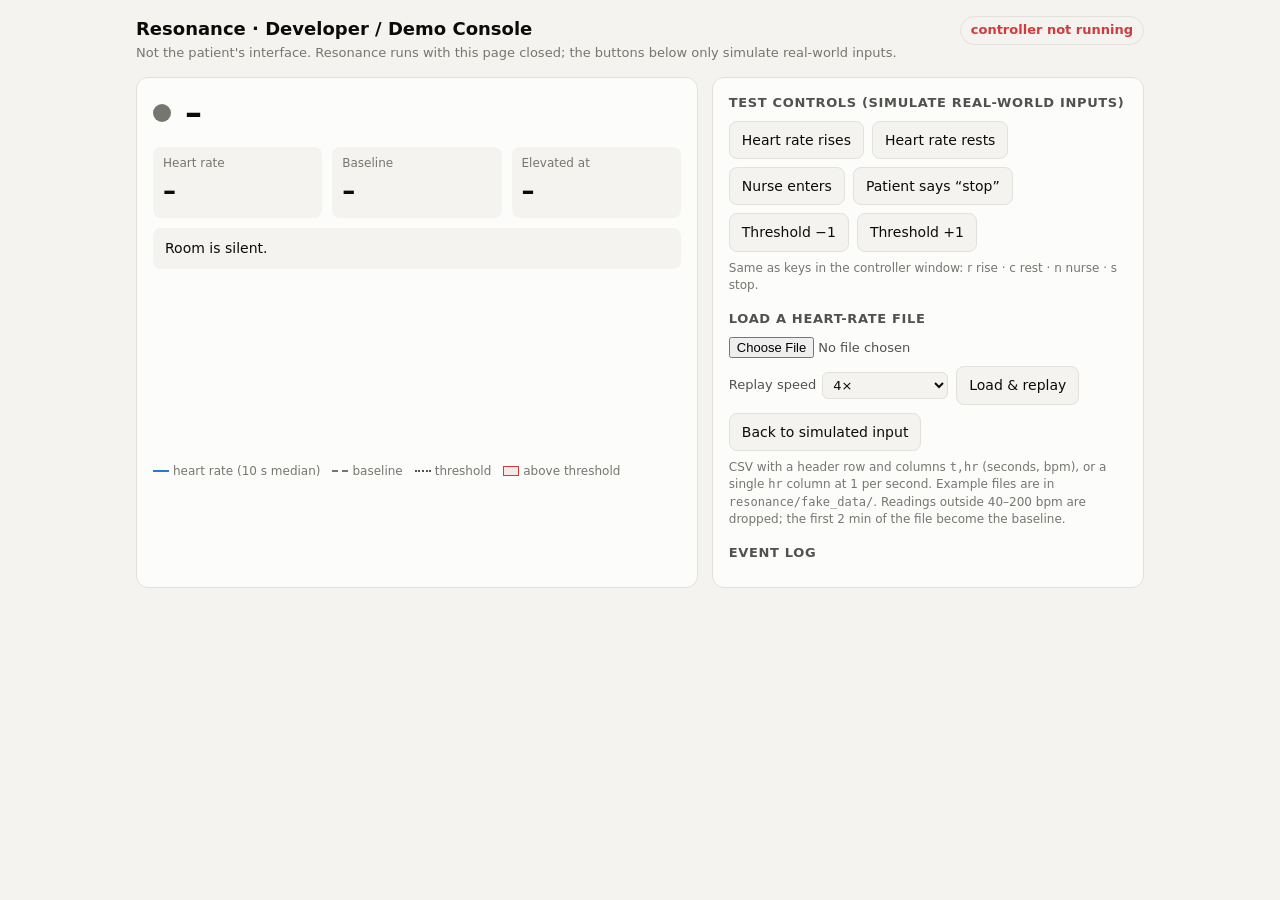
==== resonance/console.html @ 578d60d5 "Play only Music-Mouv Spotify songs, through the Spotify app Builds a Spotify library from the Music-" ====
<!doctype html>
<html lang="en">
<head>
<meta charset="utf-8">
<meta name="viewport" content="width=device-width, initial-scale=1">
<title>Resonance Demo Console</title>
<style>
:root {
  color-scheme: light;
  --bg: #f4f3f0; --card: #fcfcfb; --border: #e2e1dc;
  --ink: #0b0b0b; --ink-2: #52514e; --muted: #77756f;
  --series: #2a78d6; --ref: #77756f;
  --rest: #0ca30c; --elev: #d03b3b; --nurse: #6250d6; --stop: #52514e;
  --band: rgba(208, 59, 59, 0.10); --sim: rgba(250, 178, 25, 0.18); --sim-border: #fab219;
}
@media (prefers-color-scheme: dark) {
  :root:not([data-theme="light"]) {
    color-scheme: dark;
    --bg: #121211; --card: #1a1a19; --border: #2f2f2c;
    --ink: #f0efec; --ink-2: #c3c2b7; --muted: #94938b;
    --series: #3987e5; --ref: #94938b; --nurse: #9085e9; --stop: #c3c2b7;
    --band: rgba(230, 103, 103, 0.14); --sim: rgba(250, 178, 25, 0.14);
  }
}
:root[data-theme="dark"] {
  color-scheme: dark;
  --bg: #121211; --card: #1a1a19; --border: #2f2f2c;
  --ink: #f0efec; --ink-2: #c3c2b7; --muted: #94938b;
  --series: #3987e5; --ref: #94938b; --nurse: #9085e9; --stop: #c3c2b7;
  --band: rgba(230, 103, 103, 0.14); --sim: rgba(250, 178, 25, 0.14);
}
* { box-sizing: border-box; }
body { margin: 0; background: var(--bg); color: var(--ink); font: 15px/1.45 system-ui, -apple-system, "Segoe UI", Roboto, sans-serif; }
.wrap { max-width: 1040px; margin: 0 auto; padding: 16px; }
header { display: flex; justify-content: space-between; gap: 12px; align-items: flex-start; flex-wrap: wrap; margin-bottom: 14px; }
h1 { margin: 0; font-size: 18px; }
.disclaimer { margin: 2px 0 0; color: var(--muted); font-size: 13px; }
.badge { font-size: 12px; font-weight: 600; padding: 4px 10px; border-radius: 999px; border: 1px solid var(--border); }
.badge.sim { background: var(--sim); border-color: var(--sim-border); }
.grid { display: grid; grid-template-columns: minmax(0, 1.3fr) minmax(0, 1fr); gap: 14px; }
@media (max-width: 820px) { .grid { grid-template-columns: minmax(0, 1fr); } }
.card { background: var(--card); border: 1px solid var(--border); border-radius: 12px; padding: 16px; min-width: 0; }
.room { display: flex; align-items: center; gap: 14px; }
.dot { width: 18px; height: 18px; border-radius: 50%; flex: none; background: var(--muted); }
.roomName { font-size: 34px; font-weight: 700; line-height: 1.1; }
.roomSub { color: var(--ink-2); font-size: 14px; }
.nums { display: grid; grid-template-columns: repeat(3, minmax(0, 1fr)); gap: 10px; margin: 16px 0 10px; }
.nums div { background: var(--bg); border-radius: 8px; padding: 8px 10px; }
.nums .k { font-size: 12px; color: var(--muted); display: block; }
.nums .v { font-size: 26px; font-weight: 650; font-variant-numeric: tabular-nums; }
.playing { padding: 10px 12px; border-radius: 8px; background: var(--bg); font-size: 14px; }
.playing b { font-size: 15px; }
canvas { width: 100%; height: 170px; display: block; margin-top: 12px; }
.legend { display: flex; gap: 12px; flex-wrap: wrap; font-size: 12px; color: var(--muted); margin-top: 4px; }
.sw { display: inline-block; width: 16px; vertical-align: middle; margin-right: 4px; }
.sw.l { border-top: 2px solid var(--series); } .sw.b { border-top: 2px dashed var(--ref); } .sw.t { border-top: 2px dotted var(--ink-2); }
.sw.e { height: 10px; background: var(--band); border: 1px solid var(--elev); }
h2 { font-size: 13px; margin: 0 0 8px; color: var(--ink-2); text-transform: uppercase; letter-spacing: .05em; }
.controls { display: flex; flex-wrap: wrap; gap: 8px; }
button { font: inherit; font-size: 14px; color: var(--ink); background: var(--bg); border: 1px solid var(--border); border-radius: 8px; padding: 8px 12px; cursor: pointer; }
button:hover { border-color: var(--muted); }
button.on { background: var(--sim); border-color: var(--sim-border); }
.hint { font-size: 12px; color: var(--muted); margin: 8px 0 0; }
.log { list-style: none; margin: 0; padding: 0; max-height: 420px; overflow: auto; font-size: 13px; }
.log li { padding: 6px 0; border-bottom: 1px solid var(--border); }
.log time { color: var(--muted); font-variant-numeric: tabular-nums; margin-right: 6px; }
.offline { color: var(--elev); font-size: 13px; }
.upload { display: flex; flex-wrap: wrap; gap: 8px; align-items: center; }
.upload input[type=file] { font: inherit; font-size: 13px; color: var(--ink-2); max-width: 100%; }
.spd { font-size: 13px; color: var(--ink-2); display: inline-flex; gap: 6px; align-items: center; }
select { font: inherit; font-size: 13px; color: var(--ink); background: var(--bg); border: 1px solid var(--border); border-radius: 6px; padding: 4px 6px; }
code { font-size: 12px; }
.err { color: var(--elev); font-size: 13px; }
.spotify { margin-top: 8px; font-size: 13px; color: var(--ink-2); display: flex; flex-wrap: wrap; gap: 8px; align-items: center; }
.btnlink { font-size: 13px; color: var(--ink); background: var(--bg); border: 1px solid var(--border); border-radius: 8px; padding: 5px 10px; text-decoration: none; }
.btnlink:hover { border-color: var(--muted); }
</style>
</head>
<body>
<div class="wrap">
  <header>
    <div>
      <h1>Resonance · Developer / Demo Console</h1>
      <p class="disclaimer">Not the patient's interface. Resonance runs with this page closed; the buttons below only simulate real-world inputs.</p>
    </div>
    <span id="input" class="badge">connecting…</span>
  </header>

  <div class="grid">
    <section class="card">
      <div class="room" role="status" aria-live="polite">
        <span id="dot" class="dot"></span>
        <div>
          <div id="room" class="roomName">–</div>
          <div id="roomSub" class="roomSub"></div>
        </div>
      </div>
      <div class="nums">
        <div><span class="k">Heart rate</span><span id="hr" class="v">–</span></div>
        <div><span class="k">Baseline</span><span id="base" class="v">–</span></div>
        <div><span class="k">Elevated at</span><span id="thr" class="v">–</span></div>
      </div>
      <div class="playing" id="playing">Room is silent.</div>
      <div id="spotify" class="spotify" hidden>
        <span id="spState"></span>
        <a id="spConnect" class="btnlink" href="/spotify/login" hidden>Connect Spotify</a>
        <div id="spError" class="err"></div>
      </div>
      <canvas id="chart" aria-label="Heart rate, last 5 minutes"></canvas>
      <div class="legend"><span><i class="sw l"></i>heart rate (10 s median)</span><span><i class="sw b"></i>baseline</span><span><i class="sw t"></i>threshold</span><span><i class="sw e"></i>above threshold</span></div>
    </section>

    <section class="card">
      <h2>Test controls (simulate real-world inputs)</h2>
      <div class="controls">
        <button data-a="rise" class="simOnly">Heart rate rises</button>
        <button data-a="rest" class="simOnly">Heart rate rests</button>
        <button data-a="nurse" id="nurseBtn">Nurse enters</button>
        <button data-a="stop" id="stopBtn">Patient says “stop”</button>
        <button id="thrDown">Threshold −1</button>
        <button id="thrUp">Threshold +1</button>
      </div>
      <p class="hint">Same as keys in the controller window: r rise · c rest · n nurse · s stop.</p>

      <h2 style="margin-top:16px">Load a heart-rate file</h2>
      <div class="upload">
        <input id="file" type="file" accept=".csv,text/csv" aria-label="Heart-rate CSV file">
        <label class="spd">Replay speed
          <select id="speed"><option value="1">1× (real time)</option><option value="4" selected>4×</option><option value="10">10×</option></select>
        </label>
        <button id="uploadBtn">Load &amp; replay</button>
        <button id="simBtn">Back to simulated input</button>
      </div>
      <p class="hint">CSV with a header row and columns <code>t,hr</code> (seconds, bpm), or a single <code>hr</code> column at 1 per second. Example files are in <code>resonance/fake_data/</code>. Readings outside 40–200 bpm are dropped; the first 2 min of the file become the baseline.</p>
      <p id="uploadMsg" class="hint" role="status"></p>
      <h2 style="margin-top:16px">Event log</h2>
      <ul id="log" class="log"></ul>
    </section>
  </div>
</div>
<script>
const $ = (id) => document.getElementById(id);
const css = (n) => getComputedStyle(document.documentElement).getPropertyValue(n).trim();
const COLORS = { Resting: "--rest", Elevated: "--elev", "Nurse present": "--nurse", Stopped: "--stop", "Learning baseline": "--muted" };
let last = null;

async function send(action) {
  await fetch("/input", { method: "POST", headers: { "Content-Type": "application/json" }, body: JSON.stringify({ action }) });
  poll();
}
document.querySelectorAll("button[data-a]").forEach((b) => b.onclick = () => send(b.dataset.a));
$("uploadBtn").onclick = async () => {
  const f = $("file").files[0], msg = $("uploadMsg");
  if (!f) { msg.textContent = "Choose a CSV file first."; msg.className = "hint err"; return; }
  if (f.size > 5e6) { msg.textContent = "File is larger than 5 MB."; msg.className = "hint err"; return; }
  msg.textContent = "Loading…"; msg.className = "hint";
  const r = await fetch("/upload", { method: "POST", headers: { "Content-Type": "application/json" },
    body: JSON.stringify({ name: f.name, text: await f.text(), speed: +$("speed").value }) });
  const info = await r.json();
  if (!r.ok) { msg.textContent = `Not loaded: ${info.error}`; msg.className = "hint err"; return; }
  msg.textContent = `Loaded ${f.name}: ${info.seconds} s of heart rate` +
    (info.dropped ? `, ${info.dropped} rows dropped (outside 40–200 bpm or not numbers)` : "") +
    (info.gap_seconds_skipped ? `, ${info.gap_seconds_skipped} s of long gaps skipped` : "") + ".";
  msg.className = "hint";
  poll();
};
$("simBtn").onclick = () => { $("uploadMsg").textContent = ""; send("source:sim"); };
$("thrDown").onclick = () => last && send(`threshold:${last.threshold - 1}`);
$("thrUp").onclick = () => last && send(`threshold:${last.threshold + 1}`);

const fmt = (s) => `${Math.floor(s / 60)}:${String(s % 60).padStart(2, "0")}`;
function esc(s) { return String(s ?? "").replace(/[&<>"']/g, (c) => ({ "&": "&amp;", "<": "&lt;", ">": "&gt;", '"': "&quot;", "'": "&#39;" })[c]); }

function render(s) {
  last = s;
  const rp = s.replay;
  $("input").textContent = rp
    ? `${s.input} · ${rp.done ? "replay ended" : `${fmt(rp.t)} / ${fmt(rp.n)} at ${rp.speed}×`}`
    : s.input;
  $("input").className = "badge" + (s.simulated ? " sim" : "");
  document.querySelectorAll(".simOnly").forEach((b) => b.hidden = !s.interactive);
  $("room").textContent = s.room;
  $("dot").style.background = css(COLORS[s.room] || "--muted");
  const d = s.hr != null && s.baseline != null ? s.hr - s.baseline : null;
  $("roomSub").textContent = s.room === "Learning baseline"
    ? `Learning resting baseline: ${s.baseline_progress} / ${s.baseline_needed} s`
    : d == null ? "" : `${d >= 0 ? "+" : ""}${d.toFixed(1)} bpm vs baseline${s.silent_pause_s ? ` · silent pause ${s.silent_pause_s} s` : ""}`;
  $("hr").textContent = s.hr == null ? "–" : `${Math.round(s.hr)}`;
  $("base").textContent = s.baseline == null ? "–" : `${Math.round(s.baseline)}`;
  $("thr").textContent = s.baseline == null ? `+${s.threshold}` : `${Math.round(s.baseline + s.threshold)}`;
  const p = s.now_playing;
  $("playing").innerHTML = p
    ? `♪ <b>${esc(p.title)}</b> · ${esc(p.artist)}<br><span style="color:var(--muted)">${esc(p.why)} · ${esc(p.detail)} · approved calm list · via ${esc(p.source)}</span>`
    : "Room is silent.";
  const sp = s.spotify, box = $("spotify");
  box.hidden = !sp;
  if (sp) {
    const state = !sp.configured ? "not set up: add a Client ID to resonance/spotify_config.json (see README)"
      : !sp.connected ? "not connected" : `connected${sp.device ? ` · playing on ${sp.device}` : " · keep the Spotify app open"}`;
    $("spState").textContent = `Spotify: ${state}`;
    $("spConnect").hidden = !sp.configured || sp.connected;
    $("spError").textContent = sp.error || "";
  }
  $("nurseBtn").textContent = s.room === "Nurse present" ? "Nurse leaves" : "Nurse enters";
  $("nurseBtn").classList.toggle("on", s.room === "Nurse present");
  $("stopBtn").textContent = s.room === "Stopped" ? "Patient resumes" : "Patient says “stop”";
  $("stopBtn").classList.toggle("on", s.room === "Stopped");
  $("log").innerHTML = s.events.map((e) => `<li><time>${e.time}</time>${esc(e.msg)}</li>`).join("");
  draw(s);
}

function draw(s) {
  const c = $("chart"), w = c.clientWidth, h = c.clientHeight, dpr = devicePixelRatio || 1;
  c.width = w * dpr; c.height = h * dpr;
  const ctx = c.getContext("2d"); ctx.scale(dpr, dpr); ctx.clearRect(0, 0, w, h);
  const v = s.history; if (!v.length) return;
  const base = s.baseline ?? v[0], thr = base + s.threshold;
  const lo = Math.min(base - 8, ...v), hi = Math.max(thr + 8, ...v);
  const pad = { l: 30, r: 6, t: 6, b: 6 }, n = 300;
  const x = (i) => pad.l + (i + (n - v.length)) / (n - 1) * (w - pad.l - pad.r);
  const y = (val) => pad.t + (1 - (val - lo) / (hi - lo)) * (h - pad.t - pad.b);
  ctx.font = "11px system-ui"; ctx.fillStyle = css("--muted"); ctx.strokeStyle = css("--border"); ctx.lineWidth = 1;
  for (let g = Math.ceil(lo / 10) * 10; g <= hi; g += 10) { ctx.beginPath(); ctx.moveTo(pad.l, y(g)); ctx.lineTo(w - pad.r, y(g)); ctx.stroke(); ctx.fillText(g, 2, y(g) + 4); }
  if (s.baseline != null) {
    ctx.fillStyle = css("--band"); ctx.fillRect(pad.l, pad.t, w - pad.l - pad.r, y(thr) - pad.t);
    ctx.setLineDash([6, 4]); ctx.strokeStyle = css("--ref"); ctx.lineWidth = 1.5;
    ctx.beginPath(); ctx.moveTo(pad.l, y(base)); ctx.lineTo(w - pad.r, y(base)); ctx.stroke();
    ctx.setLineDash([2, 3]); ctx.strokeStyle = css("--ink-2");
    ctx.beginPath(); ctx.moveTo(pad.l, y(thr)); ctx.lineTo(w - pad.r, y(thr)); ctx.stroke(); ctx.setLineDash([]);
  }
  ctx.strokeStyle = css("--series"); ctx.lineWidth = 2; ctx.lineJoin = "round"; ctx.beginPath();
  v.forEach((val, i) => i ? ctx.lineTo(x(i), y(val)) : ctx.moveTo(x(i), y(val))); ctx.stroke();
}

async function poll() {
  try { render(await (await fetch("/state", { cache: "no-store" })).json()); }
  catch { $("input").textContent = "controller not running"; $("input").className = "badge offline"; }
}
poll(); setInterval(poll, 700);
addEventListener("resize", () => last && draw(last));
</script>
</body>
</html>
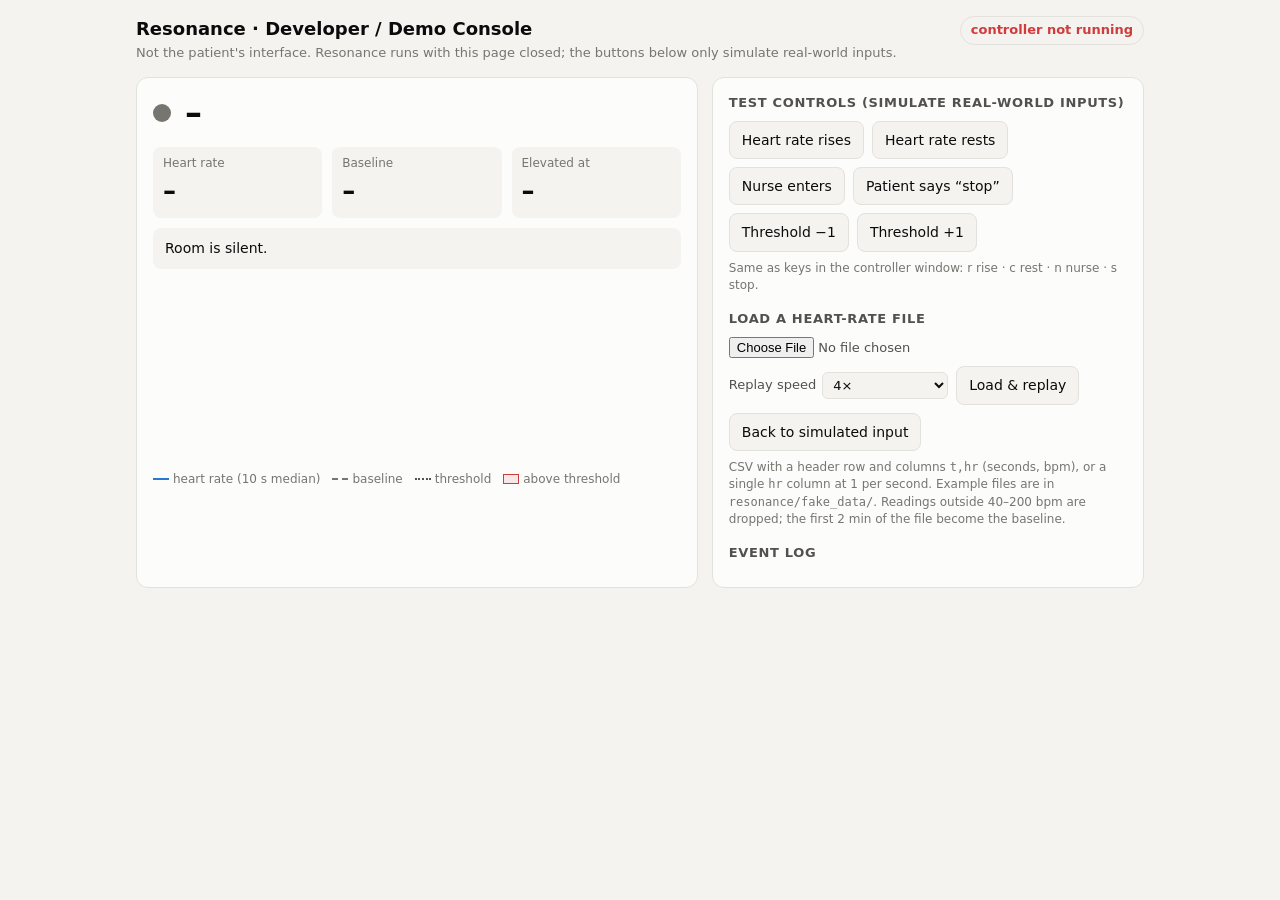
==== commit f897f413: "Merge Josh's adaptive layer and keep Spotify-only playback Merges codex/adaptive-controller-adapter." ====
--- a/resonance/console.html
+++ b/resonance/console.html
@@ -101,6 +101,7 @@
         <div><span class="k">Elevated at</span><span id="thr" class="v">–</span></div>
       </div>
       <div class="playing" id="playing">Room is silent.</div>
+      <div id="adaptive" class="spotify" hidden></div>
       <div id="spotify" class="spotify" hidden>
         <span id="spState"></span>
         <a id="spConnect" class="btnlink" href="/spotify/login" hidden>Connect Spotify</a>
@@ -192,6 +193,17 @@
   $("playing").innerHTML = p
     ? `♪ <b>${esc(p.title)}</b> · ${esc(p.artist)}<br><span style="color:var(--muted)">${esc(p.why)} · ${esc(p.detail)} · approved calm list · via ${esc(p.source)}</span>`
     : "Room is silent.";
+  const ad = s.adaptive, adBox = $("adaptive");
+  adBox.hidden = !(s.learning_enabled && ad && !ad.external);
+  if (!adBox.hidden) {
+    const WAIT = { ready: "ready to choose", waiting_for_controller: "waiting for an elevated moment",
+      pre_existing_trend: "waiting for heart rate to steady", source_command_settling_period: "settling after a simulated input change",
+      incomplete_pre_window: "collecting 30 s of heart rate", contaminated_pre_window: "waiting for 30 quiet seconds" };
+    const last = ad.last_observation;
+    const reward = last && last.updated ? ` · last response score ${last.reward >= 0 ? "+" : ""}${last.reward.toFixed(2)}` : "";
+    adBox.textContent = ad.error ? `Adaptive layer paused: ${ad.error}` : ad.updating ? "Adaptive layer: updating…"
+      : `Adaptive layer (Josh, simulation): ${ad.updates ?? 0} response${ad.updates === 1 ? "" : "s"} learned${reward} · ${WAIT[ad.waiting_reason] || ad.waiting_reason || ""}`;
+  }
   const sp = s.spotify, box = $("spotify");
   box.hidden = !sp;
   if (sp) {
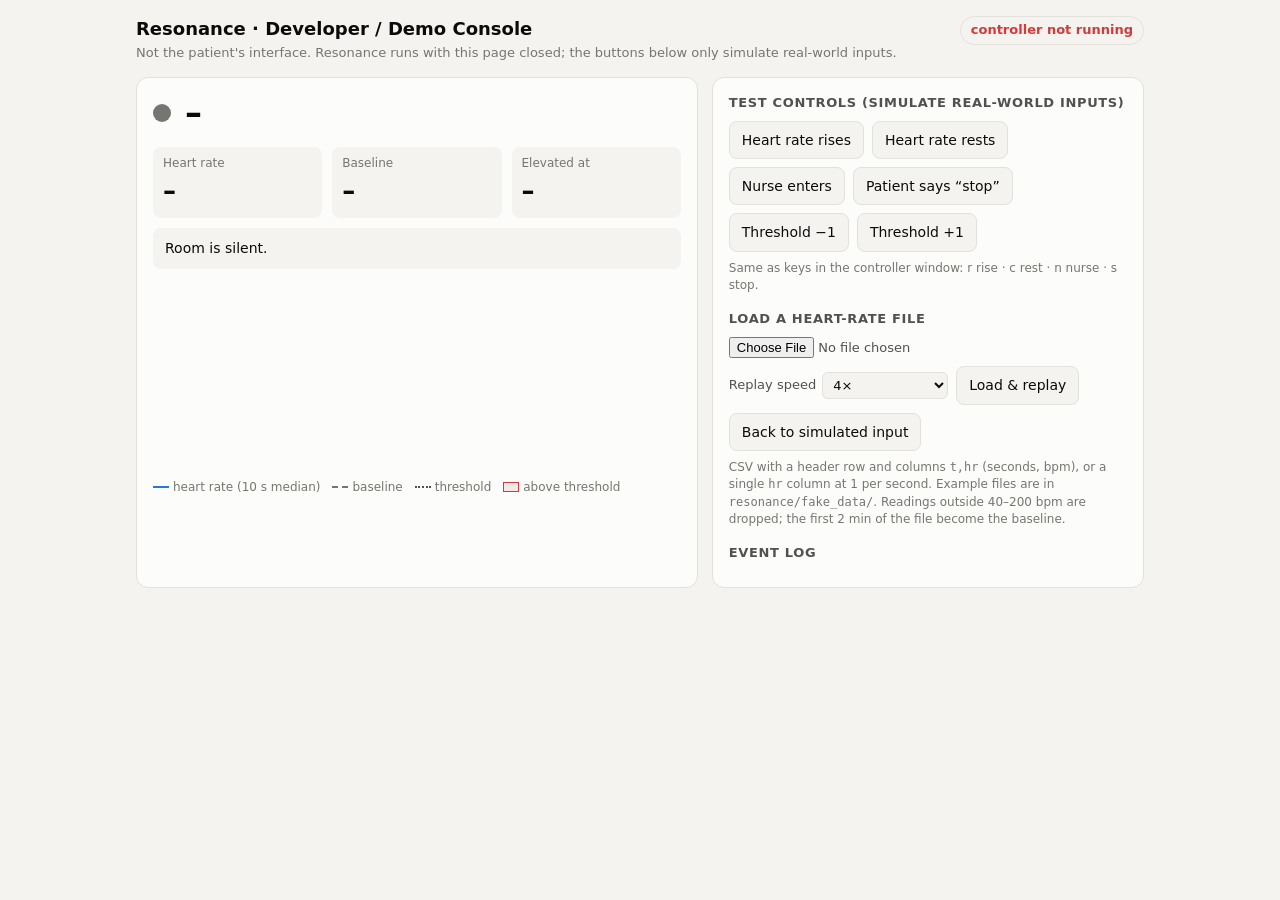
==== commit 2a8ad0ce: "Connect live Garmin heart rate to the controller and console garmin_source.py bridges Josh's Bluetoo" ====
--- a/resonance/console.html
+++ b/resonance/console.html
@@ -101,6 +101,7 @@
         <div><span class="k">Elevated at</span><span id="thr" class="v">–</span></div>
       </div>
       <div class="playing" id="playing">Room is silent.</div>
+      <div id="live" class="spotify" hidden></div>
       <div id="adaptive" class="spotify" hidden></div>
       <div id="spotify" class="spotify" hidden>
         <span id="spState"></span>
@@ -193,6 +194,19 @@
   $("playing").innerHTML = p
     ? `♪ <b>${esc(p.title)}</b> · ${esc(p.artist)}<br><span style="color:var(--muted)">${esc(p.why)} · ${esc(p.detail)} · approved calm list · via ${esc(p.source)}</span>`
     : "Room is silent.";
+  const lv = s.live, lvBox = $("live");
+  lvBox.hidden = !lv;
+  if (lv) {
+    const STATE = { starting: "starting", scanning: "looking for the watch", not_found: "no watch found: start Broadcast Heart Rate on the watch",
+      choose: "several sensors found: start with --source garmin:DEVICE_ID", connected: `connected to ${lv.device}`,
+      reconnecting: "connection lost, reconnecting", error: `Bluetooth problem: ${lv.error}` };
+    const age = lv.last_reading_age_s;
+    const fresh = lv.state === "connected" && age != null
+      ? (age <= 3 ? ` · last reading ${age.toFixed(0)} s ago` : " · no fresh reading (music paused until it returns)") : "";
+    const contact = lv.sensor_contact === false ? " · watch reports no skin contact" : "";
+    lvBox.textContent = `Garmin: ${STATE[lv.state] || lv.state}${fresh}${contact}`;
+    lvBox.className = "spotify" + (lv.state === "connected" && age != null && age <= 3 && lv.sensor_contact !== false ? "" : " err");
+  }
   const ad = s.adaptive, adBox = $("adaptive");
   adBox.hidden = !(s.learning_enabled && ad && !ad.external);
   if (!adBox.hidden) {
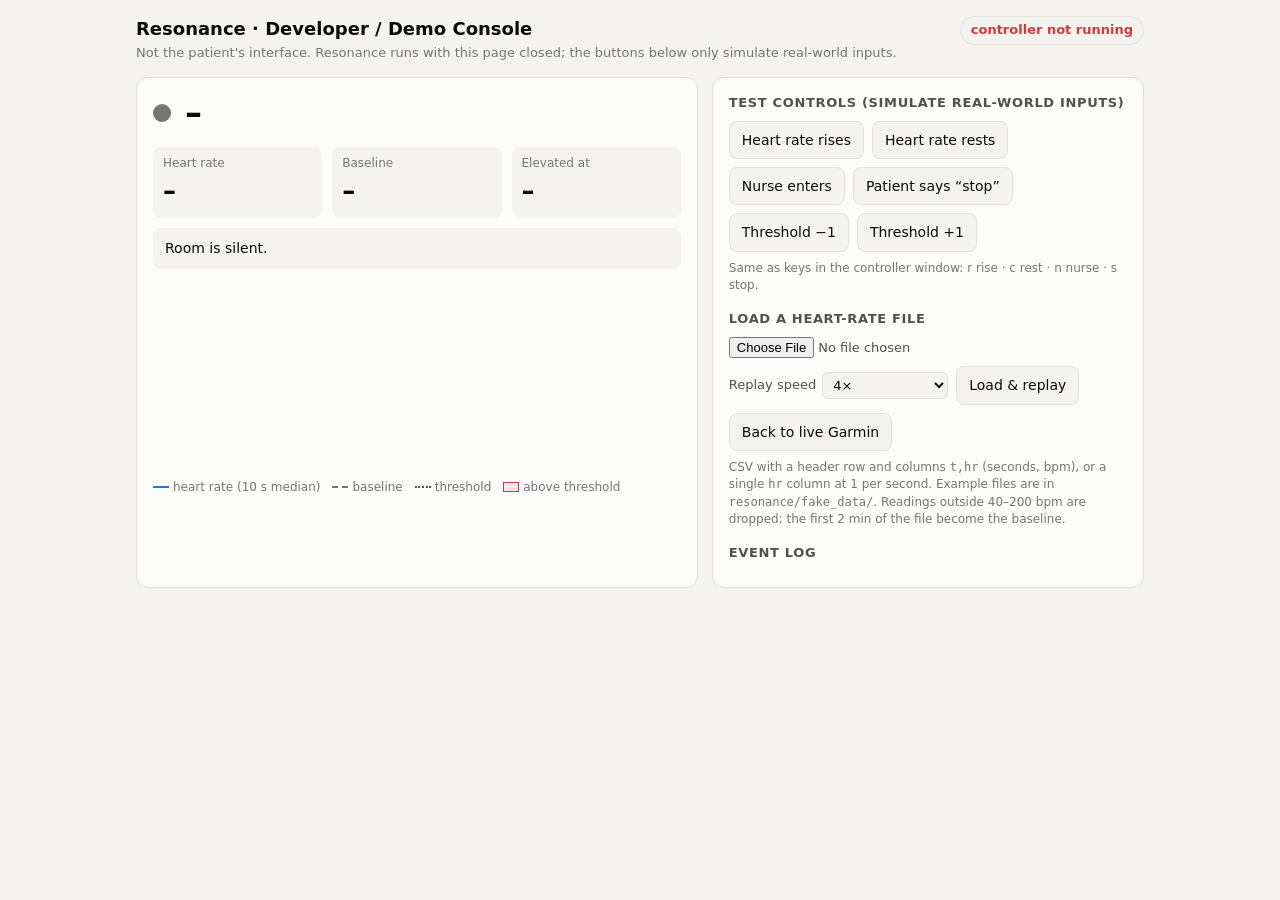
==== commit bb2722ff: "Run on live Garmin heart rate by default The launcher and controller now start on Josh's live Garmin" ====
--- a/resonance/console.html
+++ b/resonance/console.html
@@ -131,7 +131,7 @@
           <select id="speed"><option value="1">1× (real time)</option><option value="4" selected>4×</option><option value="10">10×</option></select>
         </label>
         <button id="uploadBtn">Load &amp; replay</button>
-        <button id="simBtn">Back to simulated input</button>
+        <button id="simBtn">Back to live Garmin</button>
       </div>
       <p class="hint">CSV with a header row and columns <code>t,hr</code> (seconds, bpm), or a single <code>hr</code> column at 1 per second. Example files are in <code>resonance/fake_data/</code>. Readings outside 40–200 bpm are dropped; the first 2 min of the file become the baseline.</p>
       <p id="uploadMsg" class="hint" role="status"></p>
@@ -166,7 +166,7 @@
   msg.className = "hint";
   poll();
 };
-$("simBtn").onclick = () => { $("uploadMsg").textContent = ""; send("source:sim"); };
+$("simBtn").onclick = () => { $("uploadMsg").textContent = ""; send("source:live"); };
 $("thrDown").onclick = () => last && send(`threshold:${last.threshold - 1}`);
 $("thrUp").onclick = () => last && send(`threshold:${last.threshold + 1}`);
 
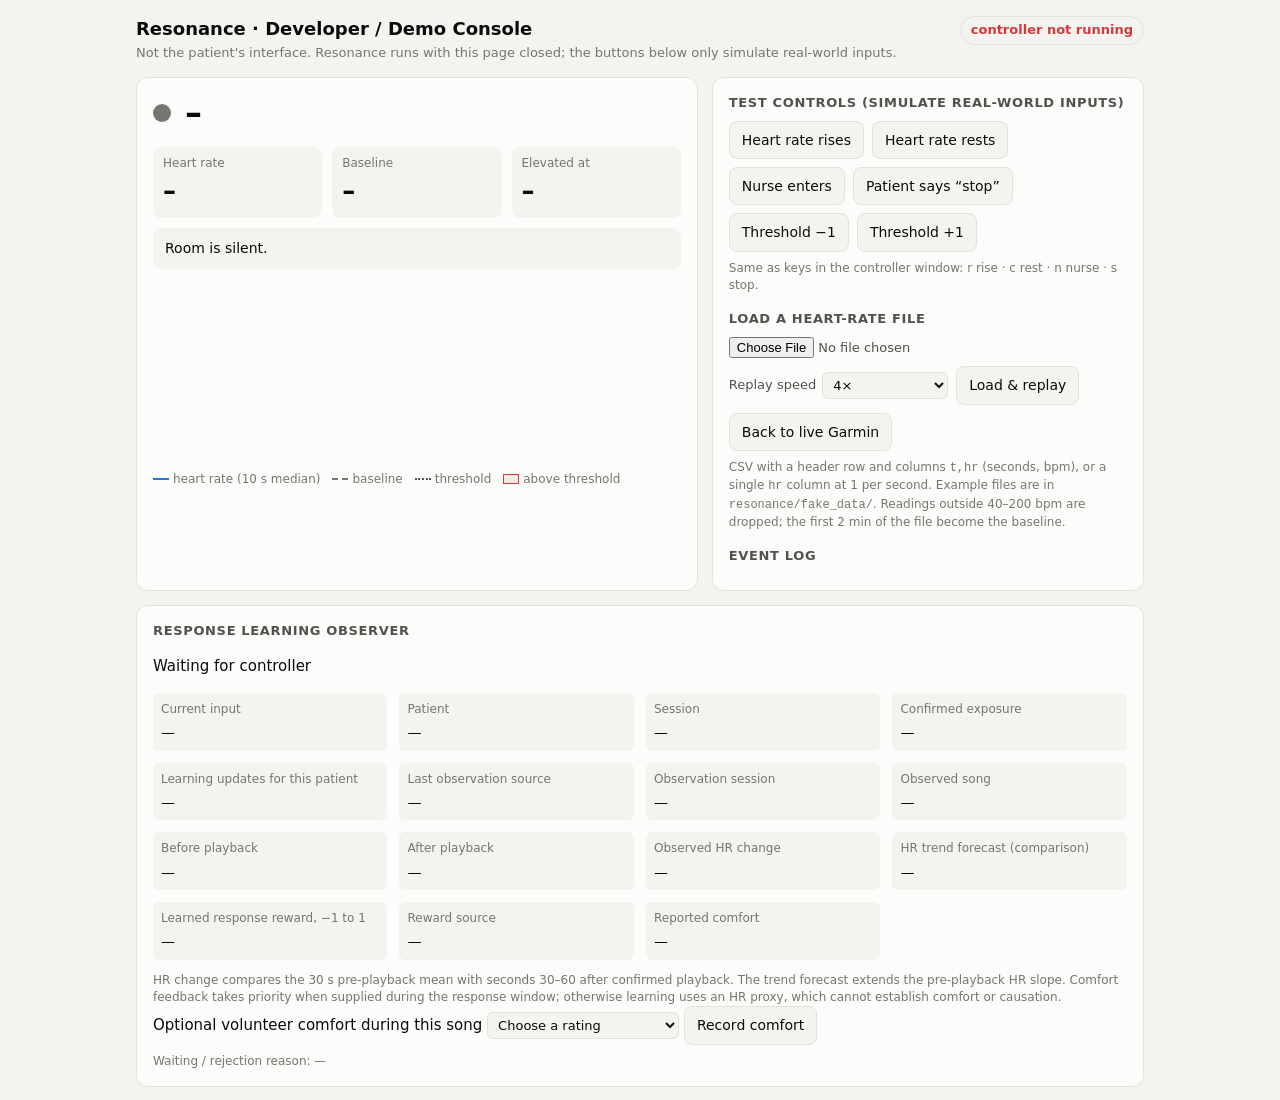
==== commit 09c709ac: "fix(console): remove unused Spotify setup notice" ====
--- a/resonance/console.html
+++ b/resonance/console.html
@@ -74,6 +74,12 @@
 .spotify { margin-top: 8px; font-size: 13px; color: var(--ink-2); display: flex; flex-wrap: wrap; gap: 8px; align-items: center; }
 .btnlink { font-size: 13px; color: var(--ink); background: var(--bg); border: 1px solid var(--border); border-radius: 8px; padding: 5px 10px; text-decoration: none; }
 .btnlink:hover { border-color: var(--muted); }
+.observer { grid-column: 1 / -1; }
+.observer dl { display: grid; grid-template-columns: repeat(4, minmax(0, 1fr)); gap: 12px; margin: 12px 0; }
+.observer dl div { min-width: 0; padding: 8px; background: var(--bg); border-radius: 6px; }
+.observer dt { color: var(--muted); font-size: 12px; }
+.observer dd { margin: 4px 0 0; font-size: 14px; overflow-wrap: anywhere; font-variant-numeric: tabular-nums; }
+@media (max-width: 650px) { .observer dl { grid-template-columns: repeat(2, minmax(0, 1fr)); } }
 </style>
 </head>
 <body>
@@ -103,11 +109,6 @@
       <div class="playing" id="playing">Room is silent.</div>
       <div id="live" class="spotify" hidden></div>
       <div id="adaptive" class="spotify" hidden></div>
-      <div id="spotify" class="spotify" hidden>
-        <span id="spState"></span>
-        <a id="spConnect" class="btnlink" href="/spotify/login" hidden>Connect Spotify</a>
-        <div id="spError" class="err"></div>
-      </div>
       <canvas id="chart" aria-label="Heart rate, last 5 minutes"></canvas>
       <div class="legend"><span><i class="sw l"></i>heart rate (10 s median)</span><span><i class="sw b"></i>baseline</span><span><i class="sw t"></i>threshold</span><span><i class="sw e"></i>above threshold</span></div>
     </section>
@@ -138,13 +139,69 @@
       <h2 style="margin-top:16px">Event log</h2>
       <ul id="log" class="log"></ul>
     </section>
+    <section class="card observer" aria-labelledby="observerHeading">
+      <h2 id="observerHeading">Response learning observer</h2>
+      <p id="obs-status" role="status" aria-live="polite">Waiting for controller</p>
+      <dl>
+        <div><dt>Current input</dt><dd id="obs-mode">—</dd></div>
+        <div><dt>Patient</dt><dd id="obs-patient">—</dd></div>
+        <div><dt>Session</dt><dd id="obs-session">—</dd></div>
+        <div><dt>Confirmed exposure</dt><dd id="obs-exposure">—</dd></div>
+        <div><dt>Learning updates for this patient</dt><dd id="obs-updates">—</dd></div>
+        <div><dt>Last observation source</dt><dd id="obs-provenance">—</dd></div>
+        <div><dt>Observation session</dt><dd id="obs-scope">—</dd></div>
+        <div><dt>Observed song</dt><dd id="obs-song">—</dd></div>
+        <div><dt>Before playback</dt><dd id="obs-pre">—</dd></div>
+        <div><dt>After playback</dt><dd id="obs-post">—</dd></div>
+        <div><dt>Observed HR change</dt><dd id="obs-delta">—</dd></div>
+        <div><dt>HR trend forecast (comparison)</dt><dd id="obs-forecast">—</dd></div>
+        <div><dt>Learned response reward, −1 to 1</dt><dd id="obs-reward">—</dd></div>
+        <div><dt>Reward source</dt><dd id="obs-rewardSource">—</dd></div>
+        <div><dt>Reported comfort</dt><dd id="obs-comfort">—</dd></div>
+      </dl>
+      <p class="hint">HR change compares the 30 s pre-playback mean with seconds 30–60 after confirmed playback. The trend forecast extends the pre-playback HR slope. Comfort feedback takes priority when supplied during the response window; otherwise learning uses an HR proxy, which cannot establish comfort or causation.</p>
+      <label for="comfortRating">Optional volunteer comfort during this song</label>
+      <select id="comfortRating">
+        <option value="">Choose a rating</option>
+        <option value="1">1 — Very uncomfortable</option><option value="2">2 — Uncomfortable</option>
+        <option value="3">3 — Neutral</option><option value="4">4 — Comfortable</option>
+        <option value="5">5 — Very comfortable</option>
+      </select>
+      <button id="comfortSubmit" disabled>Record comfort</button>
+      <p id="comfortMessage" class="hint" role="status" aria-live="polite"></p>
+      <p class="hint">Waiting / rejection reason: <span id="obs-reason">—</span></p>
+    </section>
   </div>
 </div>
+<script src="/observer.js"></script>
 <script>
 const $ = (id) => document.getElementById(id);
 const css = (n) => getComputedStyle(document.documentElement).getPropertyValue(n).trim();
 const COLORS = { Resting: "--rest", Elevated: "--elev", "Nurse present": "--nurse", Stopped: "--stop", "Learning baseline": "--muted" };
 let last = null;
+let feedbackExposure = null;
+
+$("comfortSubmit").onclick = async () => {
+  if (!last?.feedback_open) return;
+  const rating = Number($("comfortRating").value);
+  if (!Number.isInteger(rating) || rating < 1 || rating > 5) {
+    $("comfortMessage").textContent = "Choose a comfort rating first.";
+    return;
+  }
+  const snapshot = last;
+  $("comfortSubmit").disabled = true;
+  try {
+    const response = await fetch('/feedback', {method:'POST', headers:{'Content-Type':'application/json'},
+      body:JSON.stringify({session_id:snapshot.session_id, exposure_id:snapshot.active_exposure_id, rating})});
+    const result = await response.json();
+    if (!response.ok) throw new Error(result.error || 'Feedback was not accepted');
+    feedbackExposure = snapshot.active_exposure_id;
+    $("comfortMessage").textContent = "Comfort recorded. Learning still requires a complete, uninterrupted response window.";
+  } catch (error) {
+    $("comfortMessage").textContent = error.message;
+  }
+  poll();
+};
 
 async function send(action) {
   await fetch("/input", { method: "POST", headers: { "Content-Type": "application/json" }, body: JSON.stringify({ action }) });
@@ -174,7 +231,12 @@
 function esc(s) { return String(s ?? "").replace(/[&<>"']/g, (c) => ({ "&": "&amp;", "<": "&lt;", ">": "&gt;", '"': "&quot;", "'": "&#39;" })[c]); }
 
 function render(s) {
+  if (last?.active_exposure_id !== s.active_exposure_id) {
+    $("comfortRating").value = '';
+    $("comfortMessage").textContent = '';
+  }
   last = s;
+  $("comfortSubmit").disabled = !s.feedback_open || feedbackExposure === s.active_exposure_id;
   const rp = s.replay;
   $("input").textContent = rp
     ? `${s.input} · ${rp.done ? "replay ended" : `${fmt(rp.t)} / ${fmt(rp.n)} at ${rp.speed}×`}`
@@ -216,22 +278,14 @@
     const last = ad.last_observation;
     const reward = last && last.updated ? ` · last response score ${last.reward >= 0 ? "+" : ""}${last.reward.toFixed(2)}` : "";
     adBox.textContent = ad.error ? `Adaptive layer paused: ${ad.error}` : ad.updating ? "Adaptive layer: updating…"
-      : `Adaptive layer (Josh, simulation): ${ad.updates ?? 0} response${ad.updates === 1 ? "" : "s"} learned${reward} · ${WAIT[ad.waiting_reason] || ad.waiting_reason || ""}`;
-  }
-  const sp = s.spotify, box = $("spotify");
-  box.hidden = !sp;
-  if (sp) {
-    const state = !sp.configured ? "not set up: add a Client ID to resonance/spotify_config.json (see README)"
-      : !sp.connected ? "not connected" : `connected${sp.device ? ` · playing on ${sp.device}` : " · keep the Spotify app open"}`;
-    $("spState").textContent = `Spotify: ${state}`;
-    $("spConnect").hidden = !sp.configured || sp.connected;
-    $("spError").textContent = sp.error || "";
+      : `Adaptive layer (${s.source_kind === 'live' ? 'live Garmin' : s.source_kind === 'recorded' ? 'replay' : 'simulation'}): ${ad.updates ?? 0} response${ad.updates === 1 ? "" : "s"} learned${reward} · ${WAIT[ad.waiting_reason] || ad.waiting_reason || ""}`;
   }
   $("nurseBtn").textContent = s.room === "Nurse present" ? "Nurse leaves" : "Nurse enters";
   $("nurseBtn").classList.toggle("on", s.room === "Nurse present");
   $("stopBtn").textContent = s.room === "Stopped" ? "Patient resumes" : "Patient says “stop”";
   $("stopBtn").classList.toggle("on", s.room === "Stopped");
   $("log").innerHTML = s.events.map((e) => `<li><time>${e.time}</time>${esc(e.msg)}</li>`).join("");
+  ResonanceObserver.render(s);
   draw(s);
 }
 
@@ -240,8 +294,9 @@
   c.width = w * dpr; c.height = h * dpr;
   const ctx = c.getContext("2d"); ctx.scale(dpr, dpr); ctx.clearRect(0, 0, w, h);
   const v = s.history; if (!v.length) return;
-  const base = s.baseline ?? v[0], thr = base + s.threshold;
-  const lo = Math.min(base - 8, ...v), hi = Math.max(thr + 8, ...v);
+  const valid = v.filter(Number.isFinite); if (!valid.length) return;
+  const base = s.baseline ?? valid[0], thr = base + s.threshold;
+  const lo = Math.min(base - 8, ...valid), hi = Math.max(thr + 8, ...valid);
   const pad = { l: 30, r: 6, t: 6, b: 6 }, n = 300;
   const x = (i) => pad.l + (i + (n - v.length)) / (n - 1) * (w - pad.l - pad.r);
   const y = (val) => pad.t + (1 - (val - lo) / (hi - lo)) * (h - pad.t - pad.b);
@@ -255,7 +310,12 @@
     ctx.beginPath(); ctx.moveTo(pad.l, y(thr)); ctx.lineTo(w - pad.r, y(thr)); ctx.stroke(); ctx.setLineDash([]);
   }
   ctx.strokeStyle = css("--series"); ctx.lineWidth = 2; ctx.lineJoin = "round"; ctx.beginPath();
-  v.forEach((val, i) => i ? ctx.lineTo(x(i), y(val)) : ctx.moveTo(x(i), y(val))); ctx.stroke();
+  let connected = false;
+  v.forEach((val, i) => {
+    if (!Number.isFinite(val)) { connected = false; return; }
+    if (connected) ctx.lineTo(x(i), y(val)); else ctx.moveTo(x(i), y(val));
+    connected = true;
+  }); ctx.stroke();
 }
 
 async function poll() {
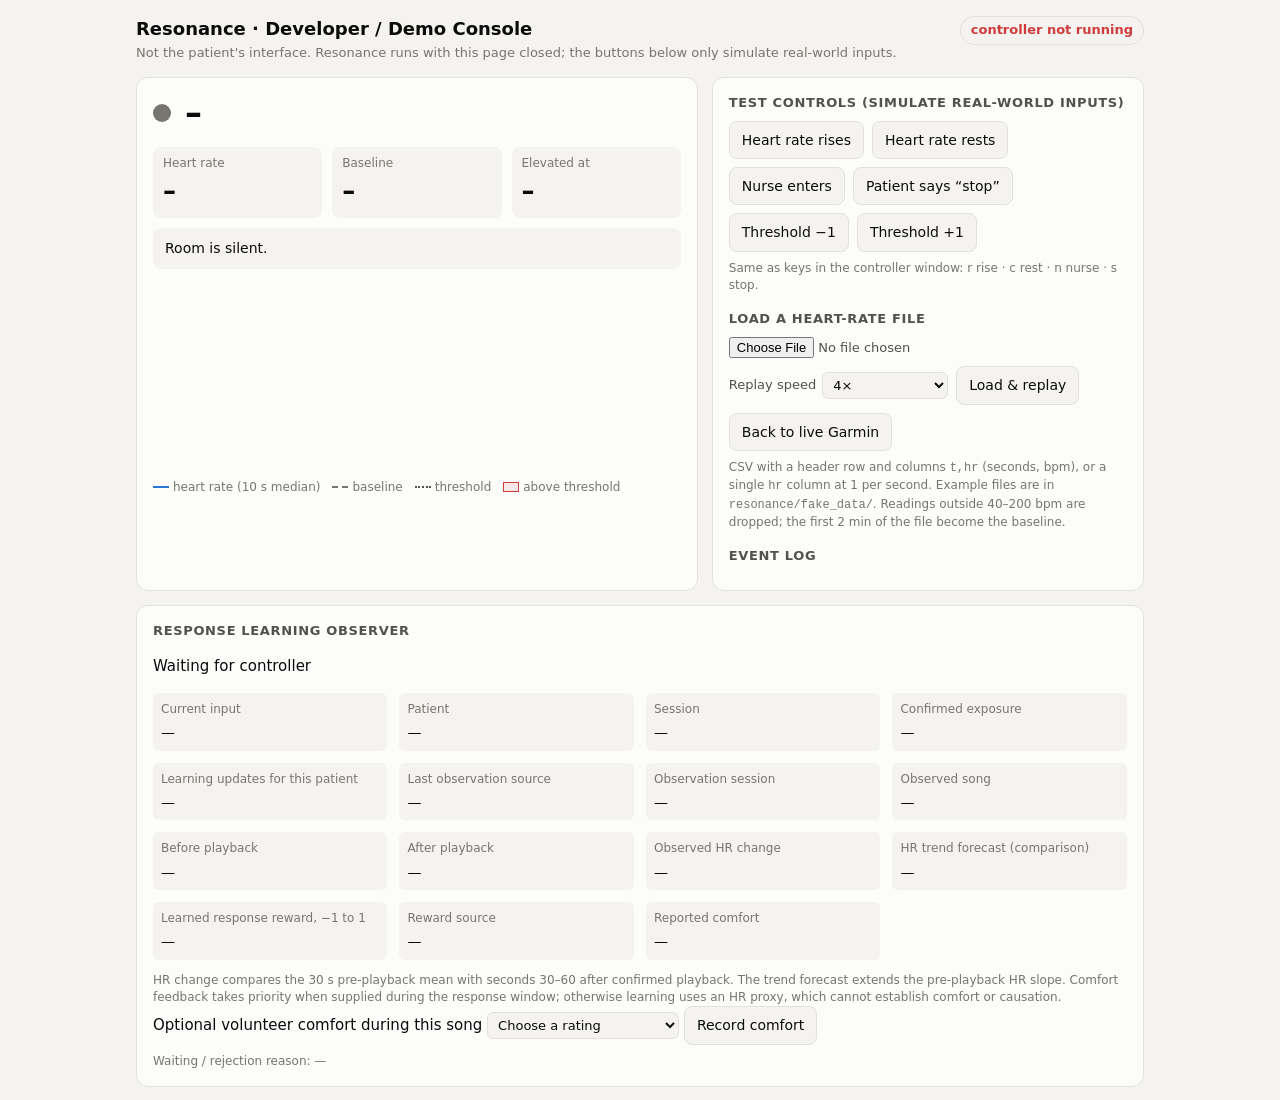
==== commit 9e966fc8: "feat(console): display learning outcomes and collect comfort feedback" ====
--- a/resonance/console.html
+++ b/resonance/console.html
@@ -109,6 +109,11 @@
       <div class="playing" id="playing">Room is silent.</div>
       <div id="live" class="spotify" hidden></div>
       <div id="adaptive" class="spotify" hidden></div>
+      <div id="spotify" class="spotify" hidden>
+        <span id="spState"></span>
+        <a id="spConnect" class="btnlink" href="/spotify/login" hidden>Connect Spotify</a>
+        <div id="spError" class="err"></div>
+      </div>
       <canvas id="chart" aria-label="Heart rate, last 5 minutes"></canvas>
       <div class="legend"><span><i class="sw l"></i>heart rate (10 s median)</span><span><i class="sw b"></i>baseline</span><span><i class="sw t"></i>threshold</span><span><i class="sw e"></i>above threshold</span></div>
     </section>
@@ -280,6 +285,15 @@
     adBox.textContent = ad.error ? `Adaptive layer paused: ${ad.error}` : ad.updating ? "Adaptive layer: updating…"
       : `Adaptive layer (${s.source_kind === 'live' ? 'live Garmin' : s.source_kind === 'recorded' ? 'replay' : 'simulation'}): ${ad.updates ?? 0} response${ad.updates === 1 ? "" : "s"} learned${reward} · ${WAIT[ad.waiting_reason] || ad.waiting_reason || ""}`;
   }
+  const sp = s.spotify, box = $("spotify");
+  box.hidden = !sp;
+  if (sp) {
+    const state = !sp.configured ? "not set up: add a Client ID to resonance/spotify_config.json (see README)"
+      : !sp.connected ? "not connected" : `connected${sp.device ? ` · playing on ${sp.device}` : " · keep the Spotify app open"}`;
+    $("spState").textContent = `Spotify: ${state}`;
+    $("spConnect").hidden = !sp.configured || sp.connected;
+    $("spError").textContent = sp.error || "";
+  }
   $("nurseBtn").textContent = s.room === "Nurse present" ? "Nurse leaves" : "Nurse enters";
   $("nurseBtn").classList.toggle("on", s.room === "Nurse present");
   $("stopBtn").textContent = s.room === "Stopped" ? "Patient resumes" : "Patient says “stop”";
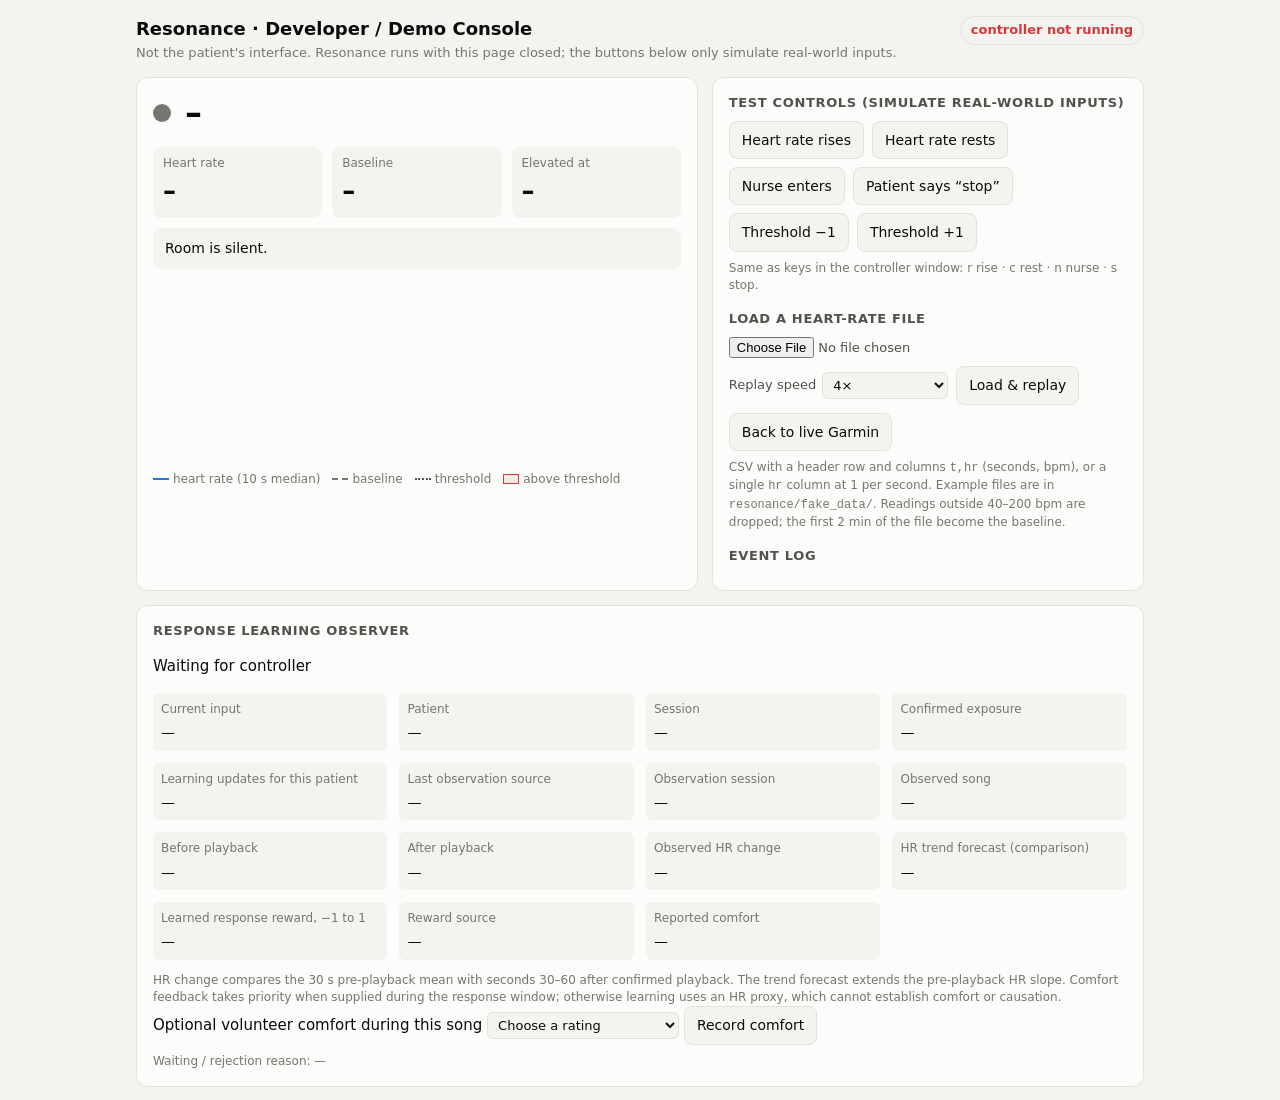
==== commit 1a9e0691: "Merge pull request #4 from 2sd2k/codex/live-learning-ready Default to Jamendo and enable personalize" ====
--- a/resonance/console.html
+++ b/resonance/console.html
@@ -109,11 +109,6 @@
       <div class="playing" id="playing">Room is silent.</div>
       <div id="live" class="spotify" hidden></div>
       <div id="adaptive" class="spotify" hidden></div>
-      <div id="spotify" class="spotify" hidden>
-        <span id="spState"></span>
-        <a id="spConnect" class="btnlink" href="/spotify/login" hidden>Connect Spotify</a>
-        <div id="spError" class="err"></div>
-      </div>
       <canvas id="chart" aria-label="Heart rate, last 5 minutes"></canvas>
       <div class="legend"><span><i class="sw l"></i>heart rate (10 s median)</span><span><i class="sw b"></i>baseline</span><span><i class="sw t"></i>threshold</span><span><i class="sw e"></i>above threshold</span></div>
     </section>
@@ -285,15 +280,6 @@
     adBox.textContent = ad.error ? `Adaptive layer paused: ${ad.error}` : ad.updating ? "Adaptive layer: updating…"
       : `Adaptive layer (${s.source_kind === 'live' ? 'live Garmin' : s.source_kind === 'recorded' ? 'replay' : 'simulation'}): ${ad.updates ?? 0} response${ad.updates === 1 ? "" : "s"} learned${reward} · ${WAIT[ad.waiting_reason] || ad.waiting_reason || ""}`;
   }
-  const sp = s.spotify, box = $("spotify");
-  box.hidden = !sp;
-  if (sp) {
-    const state = !sp.configured ? "not set up: add a Client ID to resonance/spotify_config.json (see README)"
-      : !sp.connected ? "not connected" : `connected${sp.device ? ` · playing on ${sp.device}` : " · keep the Spotify app open"}`;
-    $("spState").textContent = `Spotify: ${state}`;
-    $("spConnect").hidden = !sp.configured || sp.connected;
-    $("spError").textContent = sp.error || "";
-  }
   $("nurseBtn").textContent = s.room === "Nurse present" ? "Nurse leaves" : "Nurse enters";
   $("nurseBtn").classList.toggle("on", s.room === "Nurse present");
   $("stopBtn").textContent = s.room === "Stopped" ? "Patient resumes" : "Patient says “stop”";
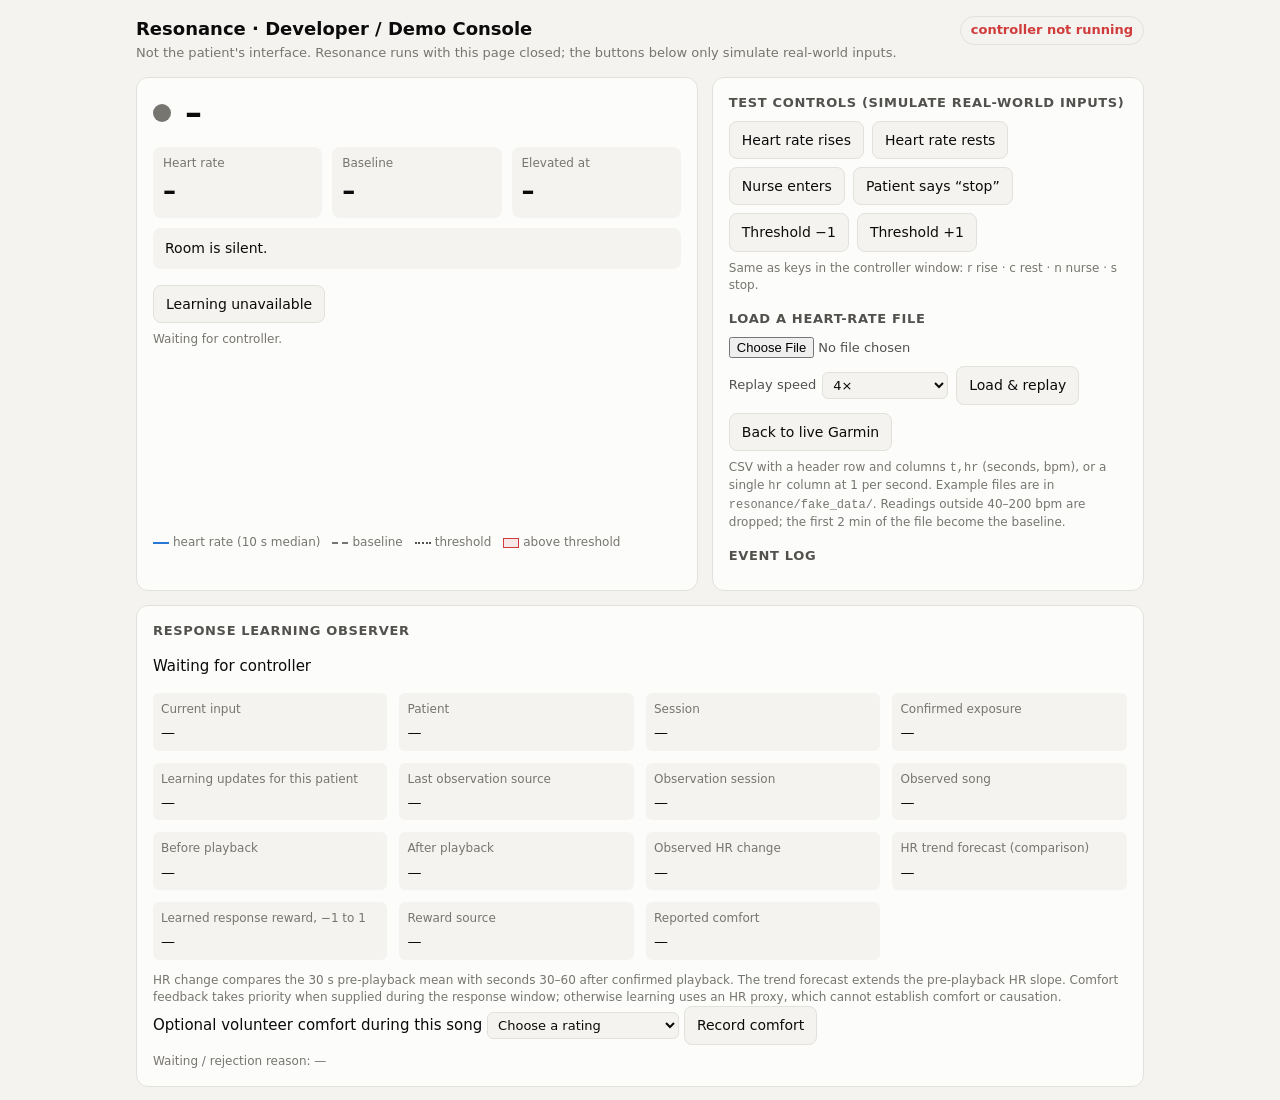
==== commit 2ab51cf6: "feat: add adaptive learning toggle to demo console" ====
--- a/resonance/console.html
+++ b/resonance/console.html
@@ -109,6 +109,8 @@
       <div class="playing" id="playing">Room is silent.</div>
       <div id="live" class="spotify" hidden></div>
       <div id="adaptive" class="spotify" hidden></div>
+      <button id="learningBtn" type="button" aria-pressed="false" disabled>Learning unavailable</button>
+      <p id="learningMessage" class="hint" role="status">Waiting for controller.</p>
       <canvas id="chart" aria-label="Heart rate, last 5 minutes"></canvas>
       <div class="legend"><span><i class="sw l"></i>heart rate (10 s median)</span><span><i class="sw b"></i>baseline</span><span><i class="sw t"></i>threshold</span><span><i class="sw e"></i>above threshold</span></div>
     </section>
@@ -203,6 +205,24 @@
   poll();
 };
 
+let learningPending = false;
+let learningError = "";
+$("learningBtn").onclick = async () => {
+  learningPending = true;
+  learningError = "";
+  $("learningBtn").disabled = true;
+  try {
+    const action = $("learningBtn").getAttribute("aria-pressed") === "true" ? "learning:off" : "learning:on";
+    const response = await fetch("/input", {method: "POST", headers: {"Content-Type": "application/json"}, body: JSON.stringify({action})});
+    const result = await response.json();
+    if (!response.ok) throw new Error(result.error || "Could not change learning.");
+  } catch (error) {
+    learningError = error.message;
+  } finally {
+    learningPending = false;
+    poll();
+  }
+};
 async function send(action) {
   await fetch("/input", { method: "POST", headers: { "Content-Type": "application/json" }, body: JSON.stringify({ action }) });
   poll();
@@ -269,6 +289,14 @@
     lvBox.textContent = `Garmin: ${STATE[lv.state] || lv.state}${fresh}${contact}`;
     lvBox.className = "spotify" + (lv.state === "connected" && age != null && age <= 3 && lv.sensor_contact !== false ? "" : " err");
   }
+  const learningButton = $("learningBtn");
+  learningButton.disabled = learningPending || !s.learning_available;
+  learningButton.setAttribute("aria-pressed", String(Boolean(s.learning_enabled)));
+  learningButton.textContent = !s.learning_available ? "Learning unavailable" : s.learning_enabled ? "Learning ON — turn off" : "Learning OFF — turn on";
+  $("learningMessage").textContent = learningError || (!s.learning_available
+    ? "Learning requires a compatible source, patient profile, approved songs, and a working adapter."
+    : s.learning_enabled ? "Valid completed responses update this patient's preferences."
+    : "Preferences are saved and still guide song selection. New responses are not learned.");
   const ad = s.adaptive, adBox = $("adaptive");
   adBox.hidden = !(s.learning_enabled && ad && !ad.external);
   if (!adBox.hidden) {
